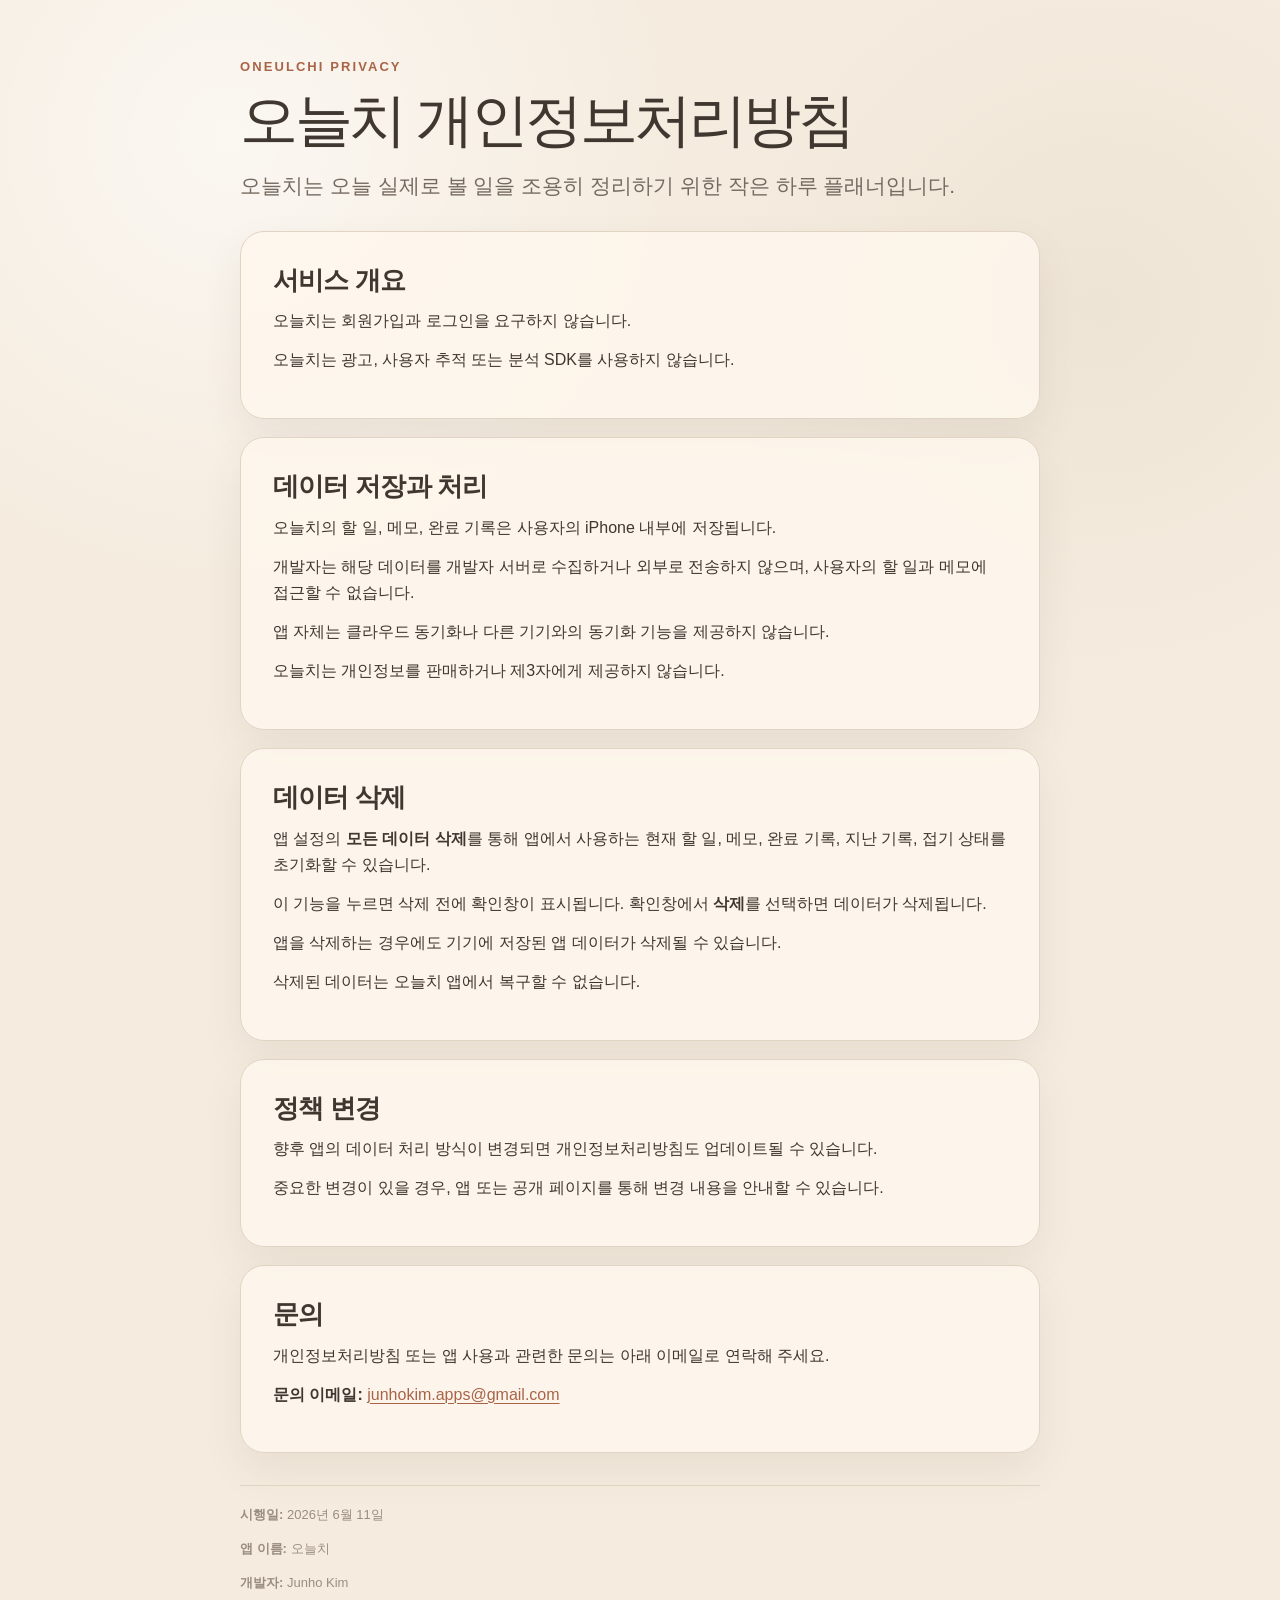
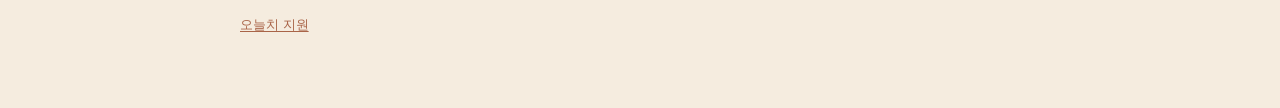
==== privacy.html @ 6e0b9b0f "Add files via upload" ====
<!doctype html>
<html lang="ko">
  <head>
    <meta charset="utf-8">
    <meta name="viewport" content="width=device-width, initial-scale=1">
    <title>오늘치 개인정보처리방침</title>
    <link rel="stylesheet" href="./style.css">
  </head>
  <body>
    <main class="page">
      <header class="hero">
        <p class="eyebrow">ONEULCHI PRIVACY</p>
        <h1>오늘치 개인정보처리방침</h1>
        <p class="lead">오늘치는 오늘 실제로 볼 일을 조용히 정리하기 위한 작은 하루 플래너입니다.</p>
      </header>

      <section class="card">
        <h2>서비스 개요</h2>
        <p>오늘치는 회원가입과 로그인을 요구하지 않습니다.</p>
        <p>오늘치는 광고, 사용자 추적 또는 분석 SDK를 사용하지 않습니다.</p>
      </section>

      <section class="card">
        <h2>데이터 저장과 처리</h2>
        <p>오늘치의 할 일, 메모, 완료 기록은 사용자의 iPhone 내부에 저장됩니다.</p>
        <p>개발자는 해당 데이터를 개발자 서버로 수집하거나 외부로 전송하지 않으며, 사용자의 할 일과 메모에 접근할 수 없습니다.</p>
        <p>앱 자체는 클라우드 동기화나 다른 기기와의 동기화 기능을 제공하지 않습니다.</p>
        <p>오늘치는 개인정보를 판매하거나 제3자에게 제공하지 않습니다.</p>
      </section>

      <section class="card">
        <h2>데이터 삭제</h2>
        <p>앱 설정의 <strong>모든 데이터 삭제</strong>를 통해 앱에서 사용하는 현재 할 일, 메모, 완료 기록, 지난 기록, 접기 상태를 초기화할 수 있습니다.</p>
        <p>이 기능을 누르면 삭제 전에 확인창이 표시됩니다. 확인창에서 <strong>삭제</strong>를 선택하면 데이터가 삭제됩니다.</p>
        <p>앱을 삭제하는 경우에도 기기에 저장된 앱 데이터가 삭제될 수 있습니다.</p>
        <p>삭제된 데이터는 오늘치 앱에서 복구할 수 없습니다.</p>
      </section>

      <section class="card">
        <h2>정책 변경</h2>
        <p>향후 앱의 데이터 처리 방식이 변경되면 개인정보처리방침도 업데이트될 수 있습니다.</p>
        <p>중요한 변경이 있을 경우, 앱 또는 공개 페이지를 통해 변경 내용을 안내할 수 있습니다.</p>
      </section>

      <section class="card">
        <h2>문의</h2>
        <p>개인정보처리방침 또는 앱 사용과 관련한 문의는 아래 이메일로 연락해 주세요.</p>
        <p><strong>문의 이메일:</strong> <a href="mailto:junhokim.apps@gmail.com">junhokim.apps@gmail.com</a></p>
      </section>

      <footer class="meta">
        <p><strong>시행일:</strong> 2026년 6월 11일</p>
        <p><strong>앱 이름:</strong> 오늘치</p>
        <p><strong>개발자:</strong> Junho Kim</p>
        <nav class="footer-links" aria-label="관련 링크">
          <a href="./support.html">오늘치 지원</a>
        </nav>
      </footer>
    </main>
  </body>
</html>
---- style.css ----
:root {
  color-scheme: light;
  --paper: #f5ecdf;
  --paper-soft: #fffaf2;
  --card: #fff8ee;
  --text: #3f3730;
  --muted: #756a60;
  --subtle: #9a8d80;
  --line: #e1d4c3;
  --accent: #a96448;
  --quick: #c78262;
  --work: #6f879a;
  --home: #7d9475;
}

* {
  box-sizing: border-box;
}

body {
  margin: 0;
  background:
    radial-gradient(circle at 18% 8%, rgba(255, 255, 255, 0.58), transparent 28rem),
    radial-gradient(circle at 86% 18%, rgba(224, 211, 193, 0.32), transparent 24rem),
    linear-gradient(135deg, rgba(255, 255, 255, 0.22) 0 1px, transparent 1px 5px),
    var(--paper);
  color: var(--text);
  font-family: -apple-system, BlinkMacSystemFont, "Apple SD Gothic Neo", "Helvetica Neue", Arial, sans-serif;
  line-height: 1.68;
  word-break: keep-all;
}

a {
  color: var(--accent);
  text-decoration-thickness: 1px;
  text-underline-offset: 0.18em;
}

.page {
  margin: 0 auto;
  max-width: 840px;
  padding: 56px 20px 72px;
}

.hero {
  margin-bottom: 28px;
}

.eyebrow {
  color: var(--accent);
  font-size: 13px;
  font-weight: 700;
  letter-spacing: 0.16em;
  margin: 0 0 10px;
  text-transform: uppercase;
}

h1 {
  font-size: clamp(34px, 8vw, 58px);
  font-weight: 500;
  letter-spacing: -0.06em;
  line-height: 1.1;
  margin: 0;
}

.lead {
  color: var(--muted);
  font-size: clamp(17px, 3.5vw, 21px);
  margin: 16px 0 0;
}

.card {
  background: rgba(255, 248, 238, 0.82);
  border: 1px solid var(--line);
  border-radius: 24px;
  box-shadow: 0 18px 42px rgba(82, 63, 45, 0.08);
  margin: 18px 0;
  padding: clamp(20px, 4vw, 32px);
}

h2 {
  font-size: clamp(20px, 4vw, 26px);
  font-weight: 600;
  letter-spacing: -0.03em;
  line-height: 1.25;
  margin: 0 0 12px;
}

h3 {
  font-size: 17px;
  font-weight: 700;
  margin: 24px 0 8px;
}

p {
  margin: 0 0 12px;
}

ul {
  margin: 10px 0 0;
  padding-left: 1.2rem;
}

li {
  margin: 7px 0;
}

.muted {
  color: var(--muted);
}

.note {
  border-left: 4px solid var(--line);
  color: var(--muted);
  margin-top: 18px;
  padding: 2px 0 2px 14px;
}

.category-list {
  display: grid;
  gap: 10px;
  margin-top: 14px;
}

.category {
  background: rgba(255, 252, 247, 0.64);
  border: 1px solid rgba(224, 212, 195, 0.72);
  border-radius: 16px;
  padding: 14px 16px;
}

.category strong {
  display: block;
  margin-bottom: 2px;
}

.quick {
  border-left: 5px solid var(--quick);
}

.work {
  border-left: 5px solid var(--work);
}

.home {
  border-left: 5px solid var(--home);
}

.meta {
  border-top: 1px solid var(--line);
  color: var(--subtle);
  font-size: 13px;
  margin-top: 32px;
  padding-top: 18px;
}

.footer-links {
  display: flex;
  flex-wrap: wrap;
  gap: 10px 18px;
  margin-top: 20px;
}

@media (max-width: 560px) {
  .page {
    padding: 36px 16px 56px;
  }

  .card {
    border-radius: 20px;
  }
}
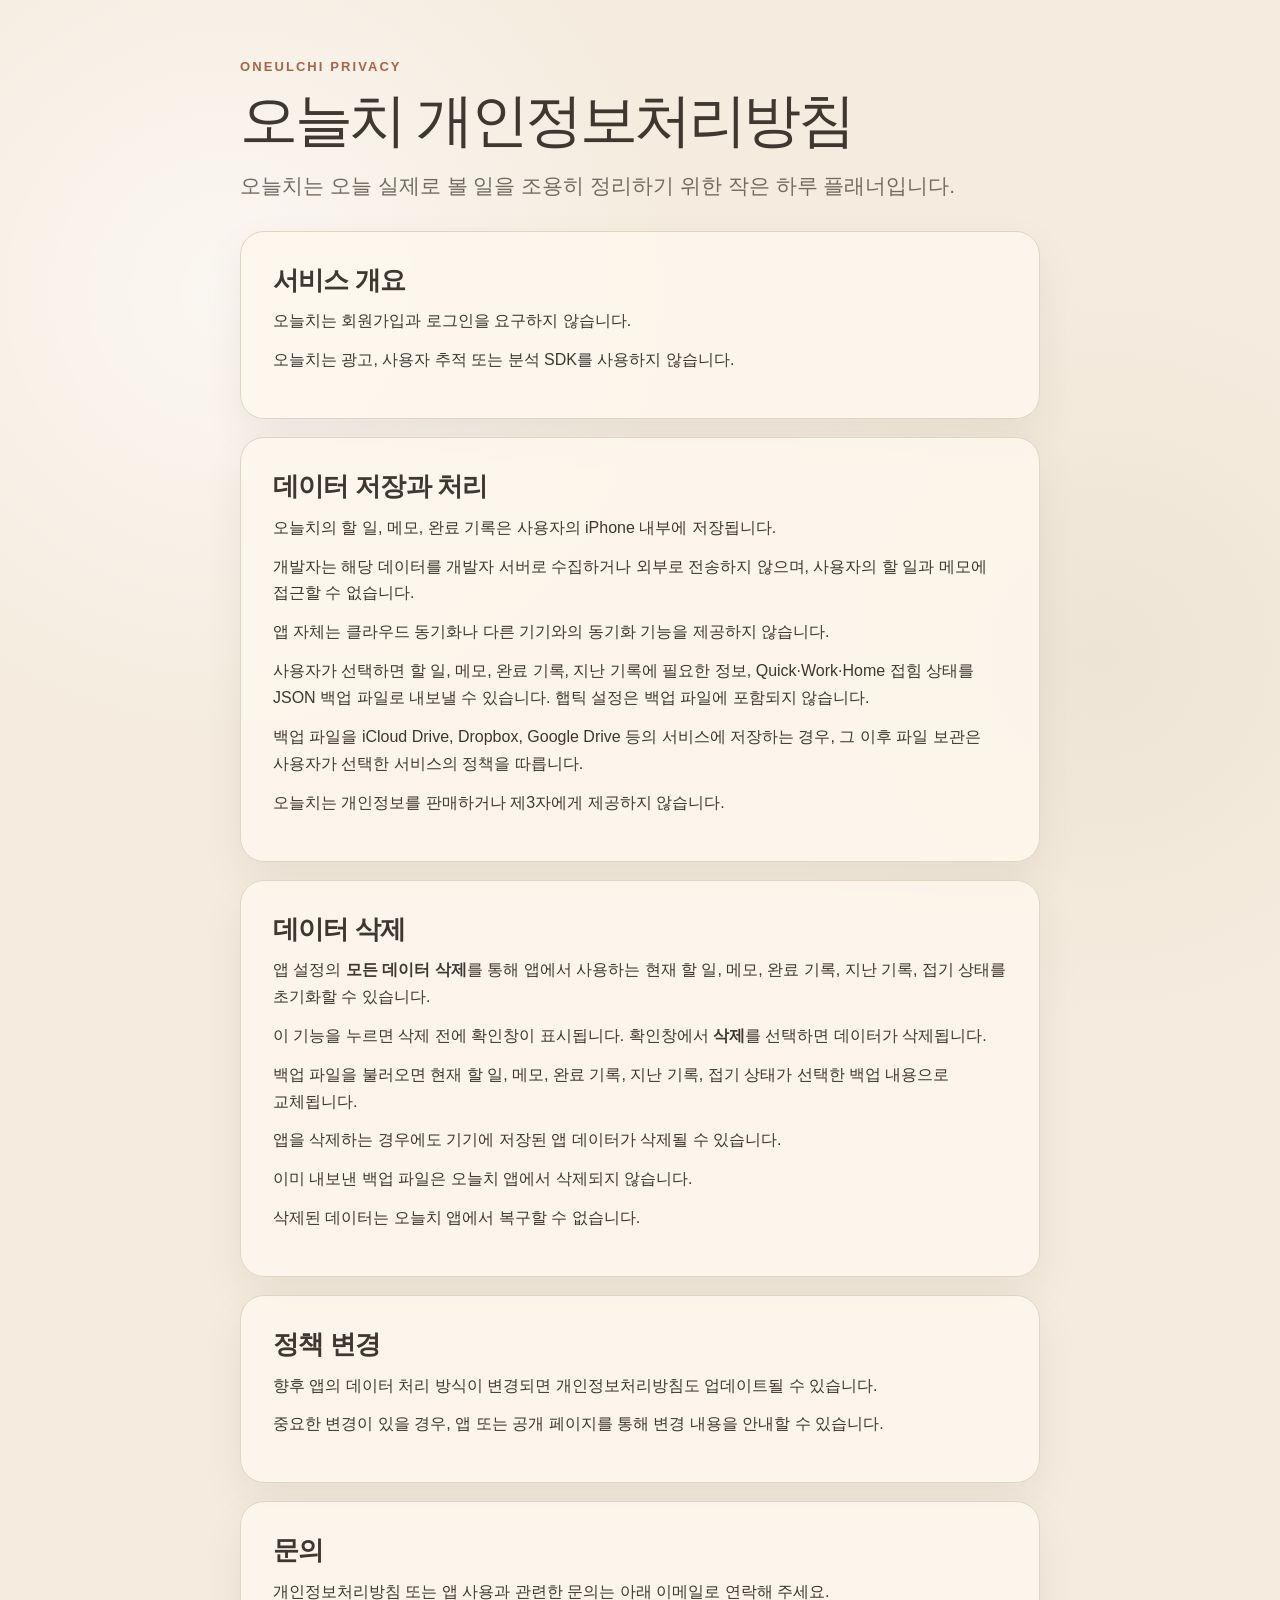
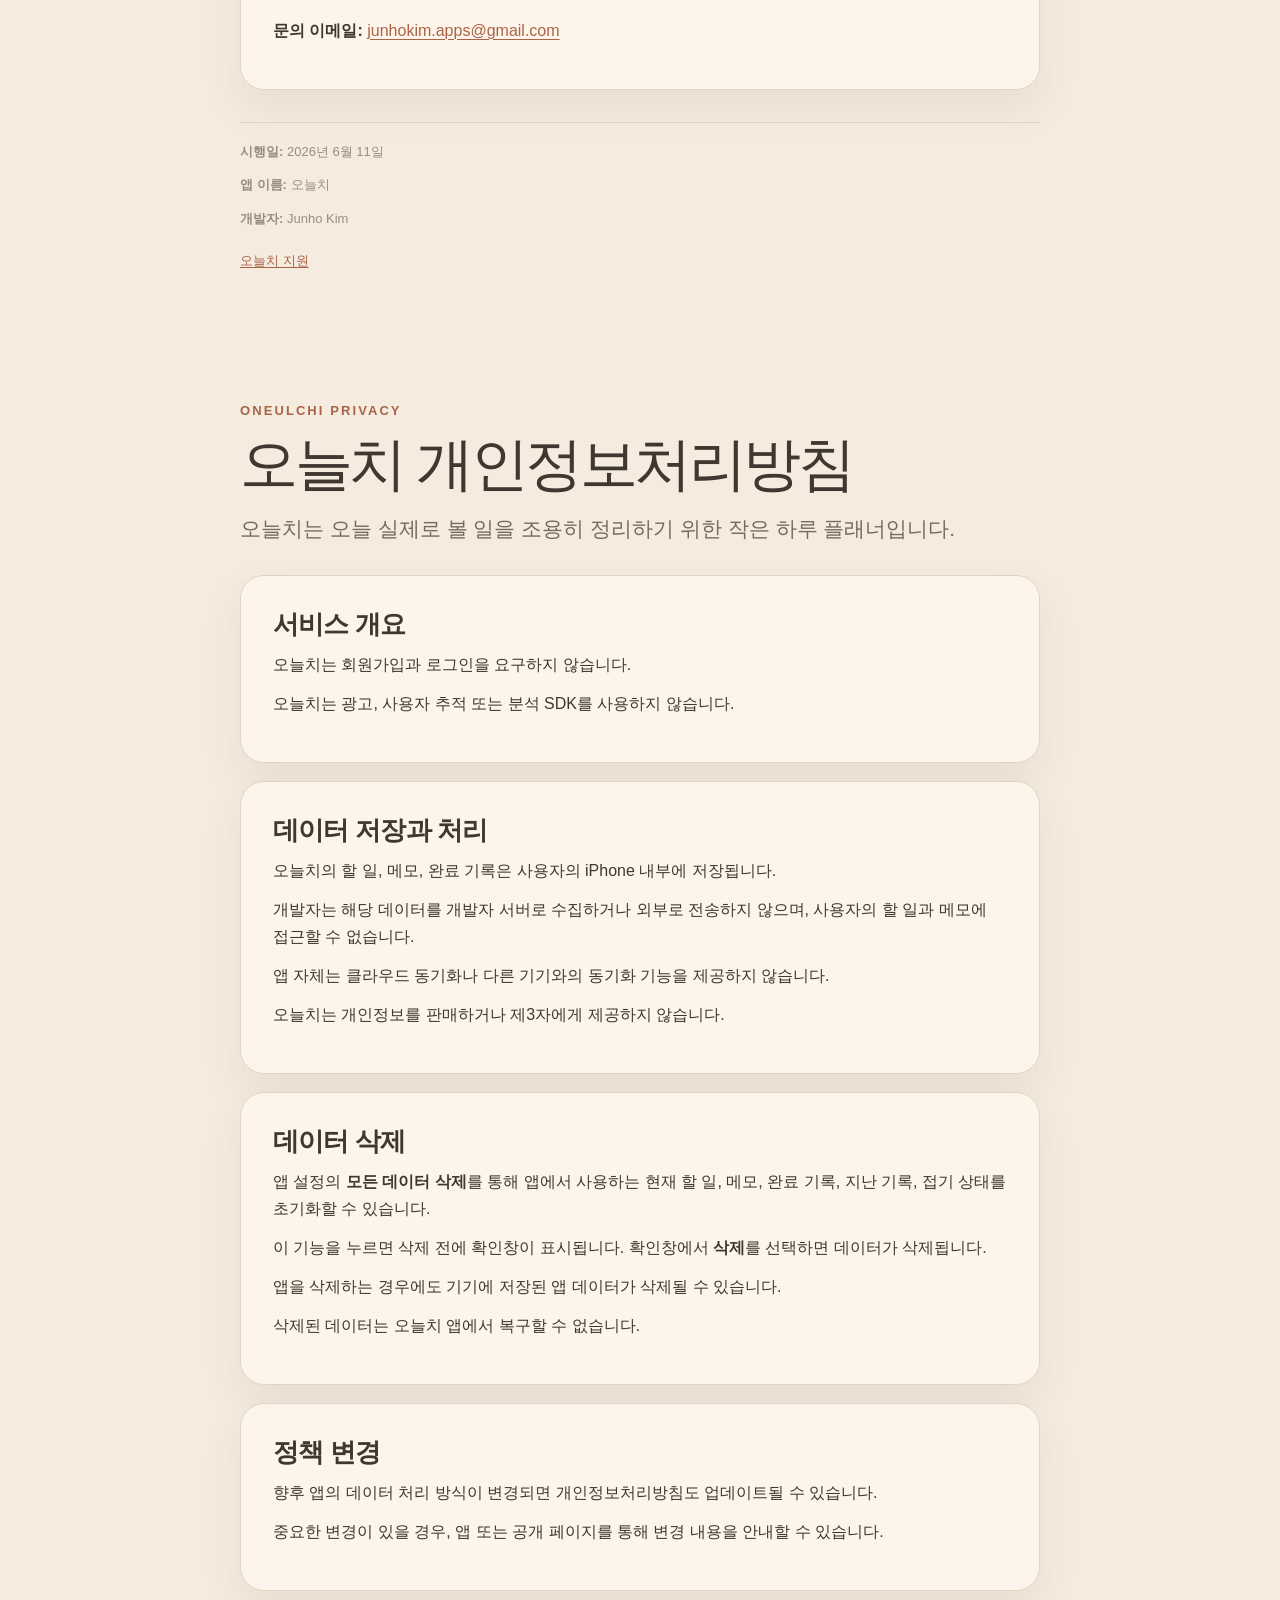
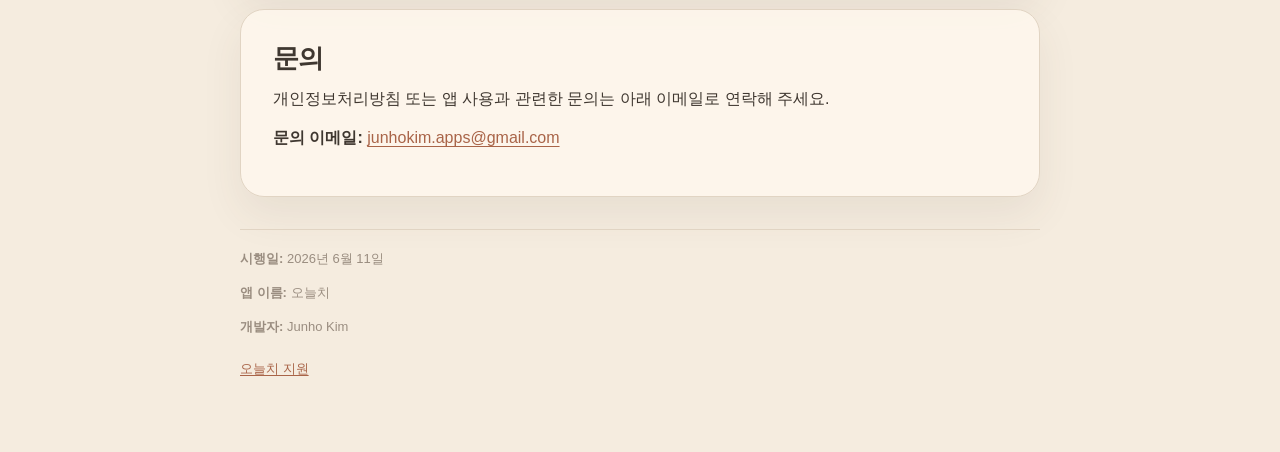
==== commit 9d18f734: "Update privacy and support pages for backup feature" ====
--- a/privacy.html
+++ b/privacy.html
@@ -1,3 +1,68 @@
+<!doctype html>
+<html lang="ko">
+  <head>
+    <meta charset="utf-8">
+    <meta name="viewport" content="width=device-width, initial-scale=1">
+    <title>오늘치 개인정보처리방침</title>
+    <link rel="stylesheet" href="./style.css">
+  </head>
+  <body>
+    <main class="page">
+      <header class="hero">
+        <p class="eyebrow">ONEULCHI PRIVACY</p>
+        <h1>오늘치 개인정보처리방침</h1>
+        <p class="lead">오늘치는 오늘 실제로 볼 일을 조용히 정리하기 위한 작은 하루 플래너입니다.</p>
+      </header>
+
+      <section class="card">
+        <h2>서비스 개요</h2>
+        <p>오늘치는 회원가입과 로그인을 요구하지 않습니다.</p>
+        <p>오늘치는 광고, 사용자 추적 또는 분석 SDK를 사용하지 않습니다.</p>
+      </section>
+
+      <section class="card">
+        <h2>데이터 저장과 처리</h2>
+        <p>오늘치의 할 일, 메모, 완료 기록은 사용자의 iPhone 내부에 저장됩니다.</p>
+        <p>개발자는 해당 데이터를 개발자 서버로 수집하거나 외부로 전송하지 않으며, 사용자의 할 일과 메모에 접근할 수 없습니다.</p>
+        <p>앱 자체는 클라우드 동기화나 다른 기기와의 동기화 기능을 제공하지 않습니다.</p>
+        <p>사용자가 선택하면 할 일, 메모, 완료 기록, 지난 기록에 필요한 정보, Quick·Work·Home 접힘 상태를 JSON 백업 파일로 내보낼 수 있습니다. 햅틱 설정은 백업 파일에 포함되지 않습니다.</p>
+        <p>백업 파일을 iCloud Drive, Dropbox, Google Drive 등의 서비스에 저장하는 경우, 그 이후 파일 보관은 사용자가 선택한 서비스의 정책을 따릅니다.</p>
+        <p>오늘치는 개인정보를 판매하거나 제3자에게 제공하지 않습니다.</p>
+      </section>
+
+      <section class="card">
+        <h2>데이터 삭제</h2>
+        <p>앱 설정의 <strong>모든 데이터 삭제</strong>를 통해 앱에서 사용하는 현재 할 일, 메모, 완료 기록, 지난 기록, 접기 상태를 초기화할 수 있습니다.</p>
+        <p>이 기능을 누르면 삭제 전에 확인창이 표시됩니다. 확인창에서 <strong>삭제</strong>를 선택하면 데이터가 삭제됩니다.</p>
+        <p>백업 파일을 불러오면 현재 할 일, 메모, 완료 기록, 지난 기록, 접기 상태가 선택한 백업 내용으로 교체됩니다.</p>
+        <p>앱을 삭제하는 경우에도 기기에 저장된 앱 데이터가 삭제될 수 있습니다.</p>
+        <p>이미 내보낸 백업 파일은 오늘치 앱에서 삭제되지 않습니다.</p>
+        <p>삭제된 데이터는 오늘치 앱에서 복구할 수 없습니다.</p>
+      </section>
+
+      <section class="card">
+        <h2>정책 변경</h2>
+        <p>향후 앱의 데이터 처리 방식이 변경되면 개인정보처리방침도 업데이트될 수 있습니다.</p>
+        <p>중요한 변경이 있을 경우, 앱 또는 공개 페이지를 통해 변경 내용을 안내할 수 있습니다.</p>
+      </section>
+
+      <section class="card">
+        <h2>문의</h2>
+        <p>개인정보처리방침 또는 앱 사용과 관련한 문의는 아래 이메일로 연락해 주세요.</p>
+        <p><strong>문의 이메일:</strong> <a href="mailto:junhokim.apps@gmail.com">junhokim.apps@gmail.com</a></p>
+      </section>
+
+      <footer class="meta">
+        <p><strong>시행일:</strong> 2026년 6월 11일</p>
+        <p><strong>앱 이름:</strong> 오늘치</p>
+        <p><strong>개발자:</strong> Junho Kim</p>
+        <nav class="footer-links" aria-label="관련 링크">
+          <a href="./support.html">오늘치 지원</a>
+        </nav>
+      </footer>
+    </main>
+  </body>
+</html>
 <!doctype html>
 <html lang="ko">
   <head>
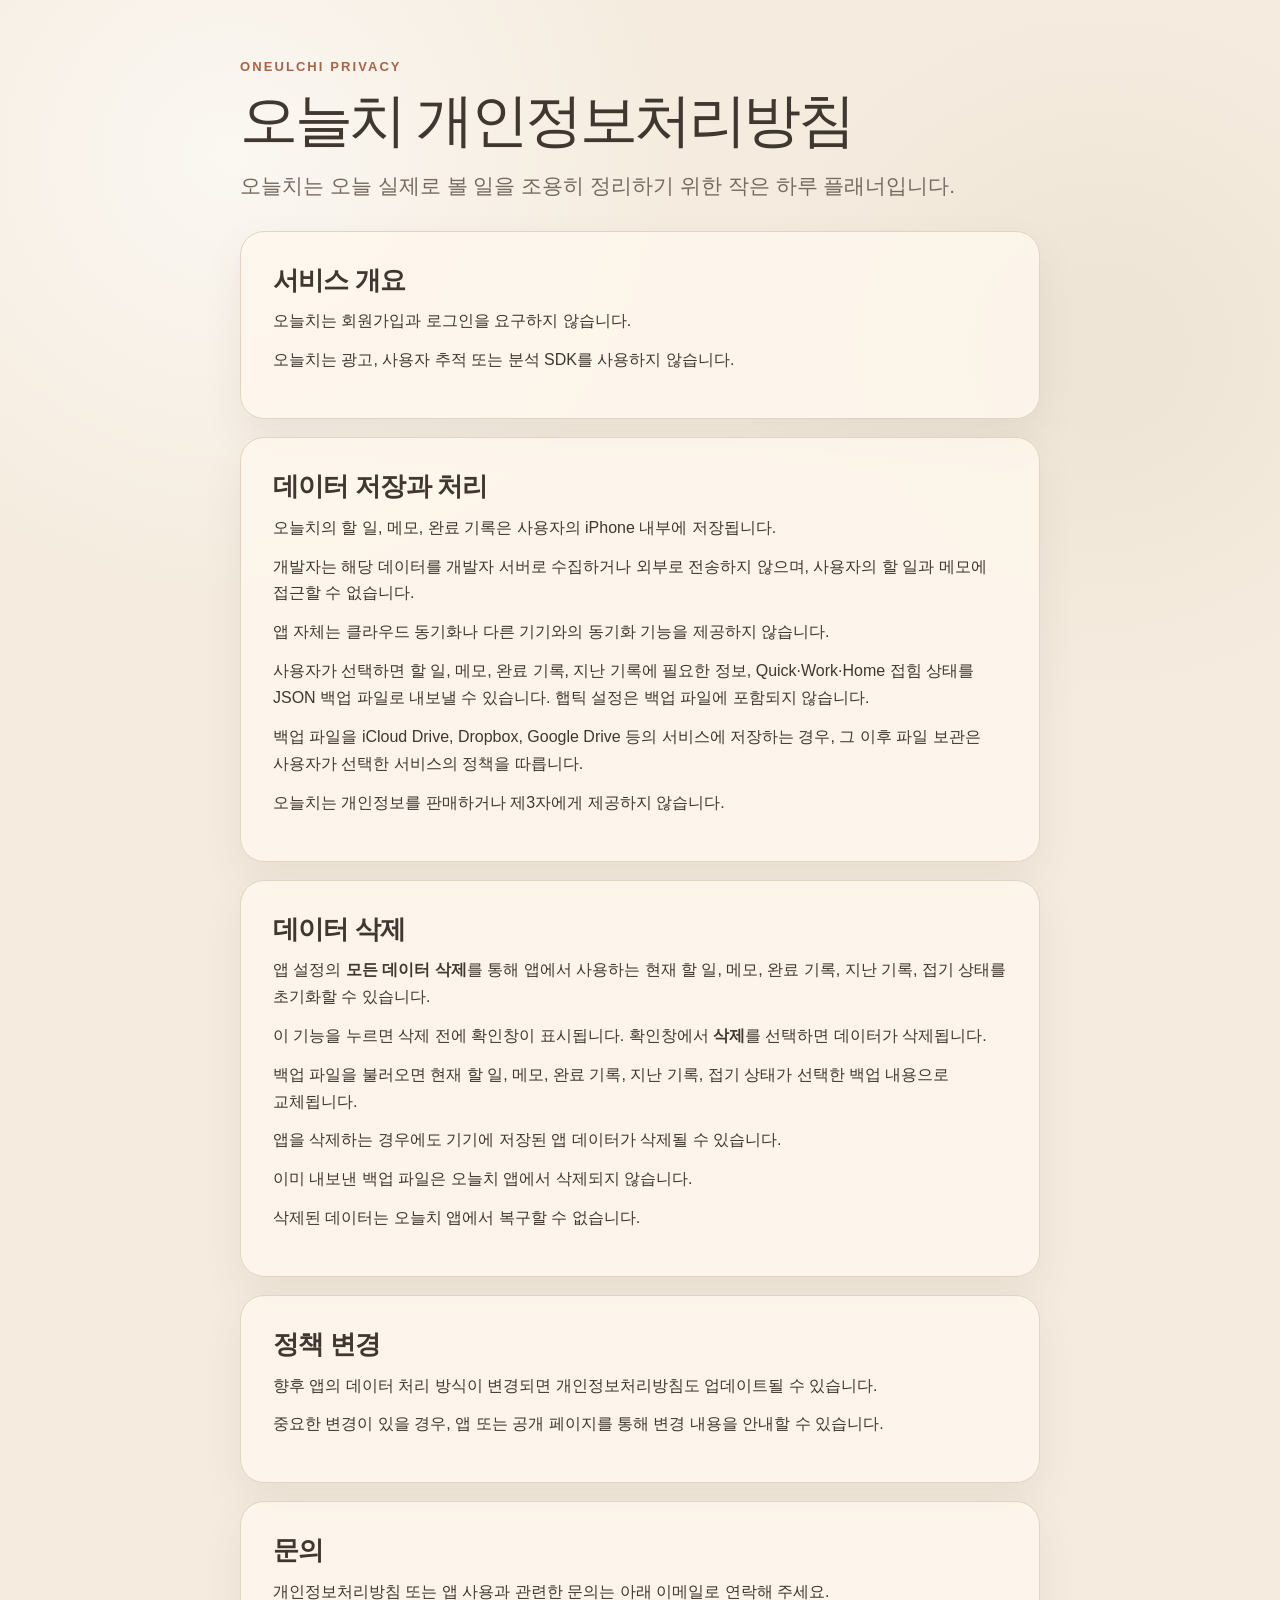
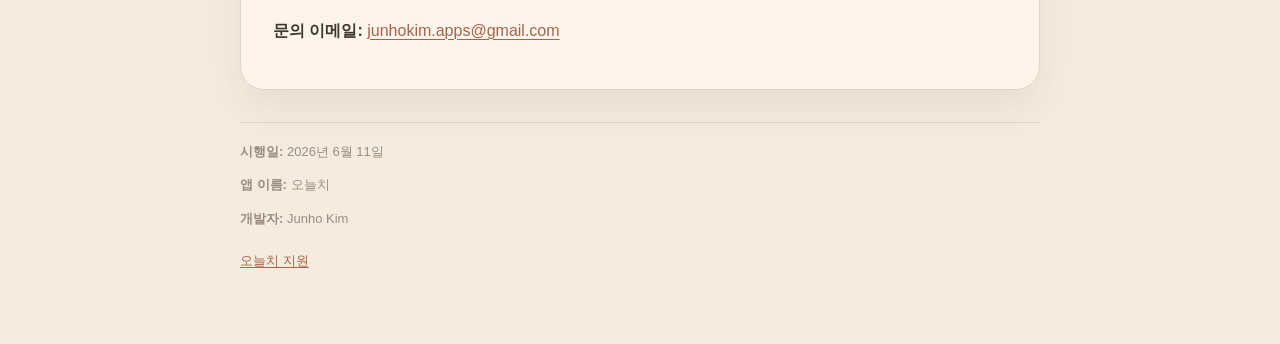
==== commit 81366893: "Update privacy and support pages for backup feature" ====
--- a/privacy.html
+++ b/privacy.html
@@ -63,64 +63,3 @@
     </main>
   </body>
 </html>
-<!doctype html>
-<html lang="ko">
-  <head>
-    <meta charset="utf-8">
-    <meta name="viewport" content="width=device-width, initial-scale=1">
-    <title>오늘치 개인정보처리방침</title>
-    <link rel="stylesheet" href="./style.css">
-  </head>
-  <body>
-    <main class="page">
-      <header class="hero">
-        <p class="eyebrow">ONEULCHI PRIVACY</p>
-        <h1>오늘치 개인정보처리방침</h1>
-        <p class="lead">오늘치는 오늘 실제로 볼 일을 조용히 정리하기 위한 작은 하루 플래너입니다.</p>
-      </header>
-
-      <section class="card">
-        <h2>서비스 개요</h2>
-        <p>오늘치는 회원가입과 로그인을 요구하지 않습니다.</p>
-        <p>오늘치는 광고, 사용자 추적 또는 분석 SDK를 사용하지 않습니다.</p>
-      </section>
-
-      <section class="card">
-        <h2>데이터 저장과 처리</h2>
-        <p>오늘치의 할 일, 메모, 완료 기록은 사용자의 iPhone 내부에 저장됩니다.</p>
-        <p>개발자는 해당 데이터를 개발자 서버로 수집하거나 외부로 전송하지 않으며, 사용자의 할 일과 메모에 접근할 수 없습니다.</p>
-        <p>앱 자체는 클라우드 동기화나 다른 기기와의 동기화 기능을 제공하지 않습니다.</p>
-        <p>오늘치는 개인정보를 판매하거나 제3자에게 제공하지 않습니다.</p>
-      </section>
-
-      <section class="card">
-        <h2>데이터 삭제</h2>
-        <p>앱 설정의 <strong>모든 데이터 삭제</strong>를 통해 앱에서 사용하는 현재 할 일, 메모, 완료 기록, 지난 기록, 접기 상태를 초기화할 수 있습니다.</p>
-        <p>이 기능을 누르면 삭제 전에 확인창이 표시됩니다. 확인창에서 <strong>삭제</strong>를 선택하면 데이터가 삭제됩니다.</p>
-        <p>앱을 삭제하는 경우에도 기기에 저장된 앱 데이터가 삭제될 수 있습니다.</p>
-        <p>삭제된 데이터는 오늘치 앱에서 복구할 수 없습니다.</p>
-      </section>
-
-      <section class="card">
-        <h2>정책 변경</h2>
-        <p>향후 앱의 데이터 처리 방식이 변경되면 개인정보처리방침도 업데이트될 수 있습니다.</p>
-        <p>중요한 변경이 있을 경우, 앱 또는 공개 페이지를 통해 변경 내용을 안내할 수 있습니다.</p>
-      </section>
-
-      <section class="card">
-        <h2>문의</h2>
-        <p>개인정보처리방침 또는 앱 사용과 관련한 문의는 아래 이메일로 연락해 주세요.</p>
-        <p><strong>문의 이메일:</strong> <a href="mailto:junhokim.apps@gmail.com">junhokim.apps@gmail.com</a></p>
-      </section>
-
-      <footer class="meta">
-        <p><strong>시행일:</strong> 2026년 6월 11일</p>
-        <p><strong>앱 이름:</strong> 오늘치</p>
-        <p><strong>개발자:</strong> Junho Kim</p>
-        <nav class="footer-links" aria-label="관련 링크">
-          <a href="./support.html">오늘치 지원</a>
-        </nav>
-      </footer>
-    </main>
-  </body>
-</html>
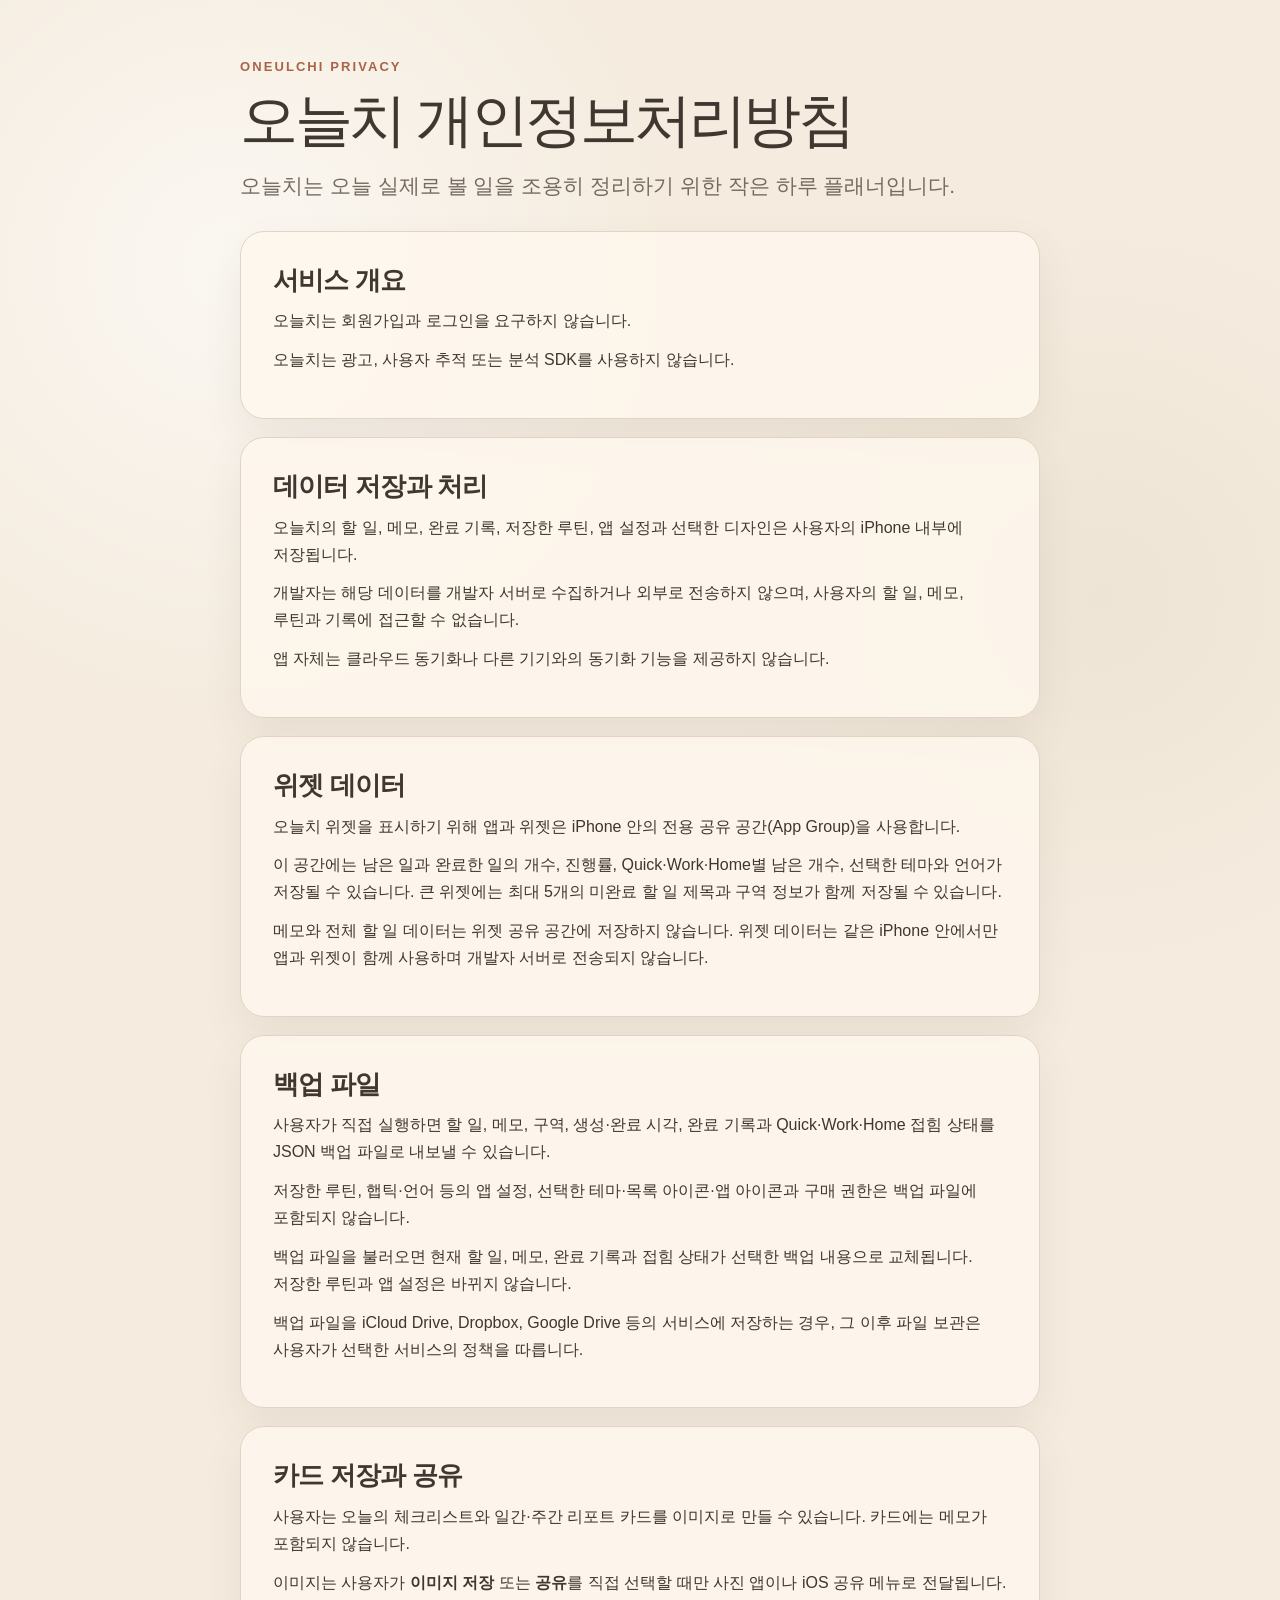
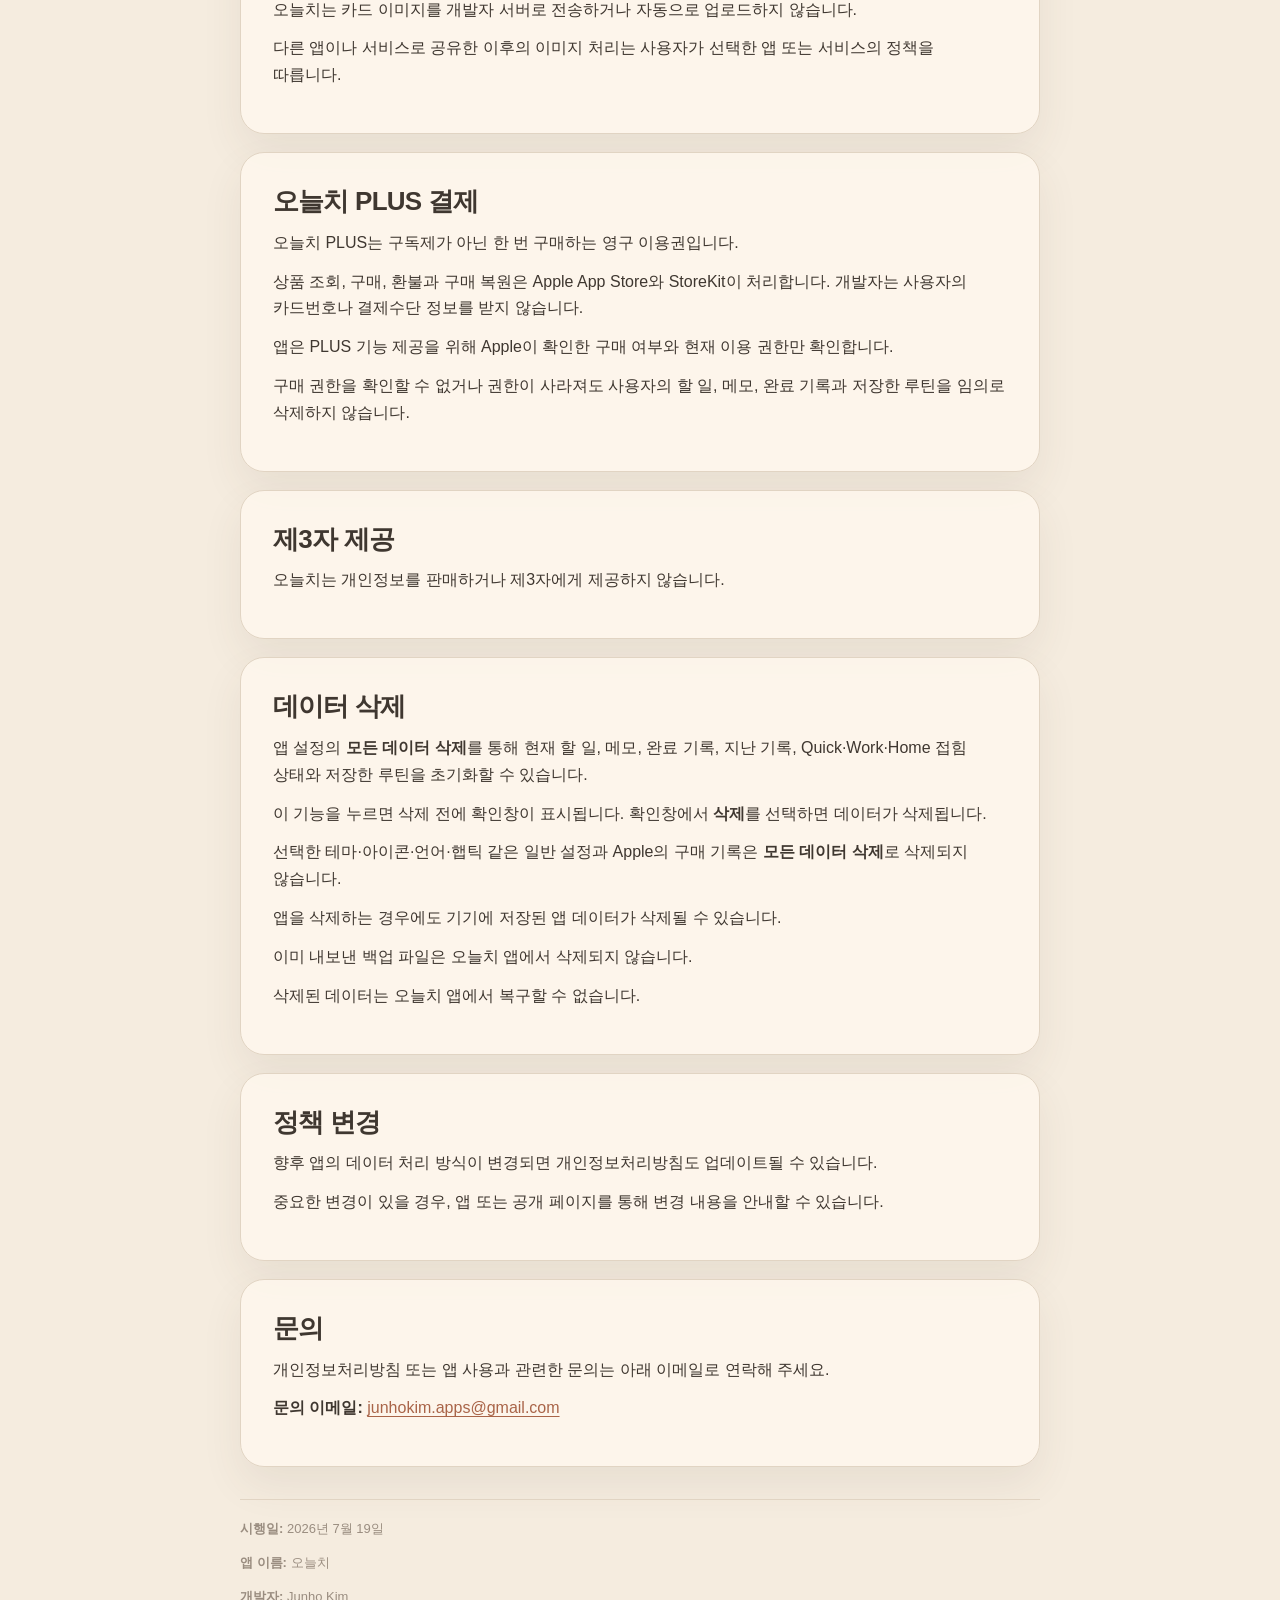
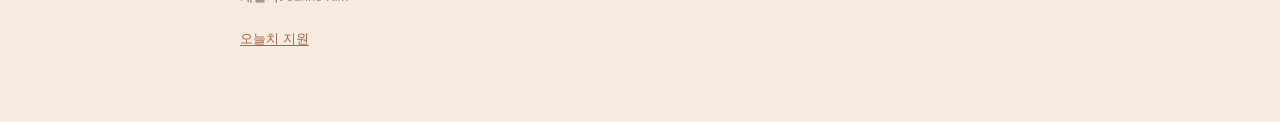
==== commit 125f8c99: "docs: update support pages for Oneulchi 2.0" ====
--- a/privacy.html
+++ b/privacy.html
@@ -22,19 +22,51 @@
 
       <section class="card">
         <h2>데이터 저장과 처리</h2>
-        <p>오늘치의 할 일, 메모, 완료 기록은 사용자의 iPhone 내부에 저장됩니다.</p>
-        <p>개발자는 해당 데이터를 개발자 서버로 수집하거나 외부로 전송하지 않으며, 사용자의 할 일과 메모에 접근할 수 없습니다.</p>
+        <p>오늘치의 할 일, 메모, 완료 기록, 저장한 루틴, 앱 설정과 선택한 디자인은 사용자의 iPhone 내부에 저장됩니다.</p>
+        <p>개발자는 해당 데이터를 개발자 서버로 수집하거나 외부로 전송하지 않으며, 사용자의 할 일, 메모, 루틴과 기록에 접근할 수 없습니다.</p>
         <p>앱 자체는 클라우드 동기화나 다른 기기와의 동기화 기능을 제공하지 않습니다.</p>
-        <p>사용자가 선택하면 할 일, 메모, 완료 기록, 지난 기록에 필요한 정보, Quick·Work·Home 접힘 상태를 JSON 백업 파일로 내보낼 수 있습니다. 햅틱 설정은 백업 파일에 포함되지 않습니다.</p>
+      </section>
+
+      <section class="card">
+        <h2>위젯 데이터</h2>
+        <p>오늘치 위젯을 표시하기 위해 앱과 위젯은 iPhone 안의 전용 공유 공간(App Group)을 사용합니다.</p>
+        <p>이 공간에는 남은 일과 완료한 일의 개수, 진행률, Quick·Work·Home별 남은 개수, 선택한 테마와 언어가 저장될 수 있습니다. 큰 위젯에는 최대 5개의 미완료 할 일 제목과 구역 정보가 함께 저장될 수 있습니다.</p>
+        <p>메모와 전체 할 일 데이터는 위젯 공유 공간에 저장하지 않습니다. 위젯 데이터는 같은 iPhone 안에서만 앱과 위젯이 함께 사용하며 개발자 서버로 전송되지 않습니다.</p>
+      </section>
+
+      <section class="card">
+        <h2>백업 파일</h2>
+        <p>사용자가 직접 실행하면 할 일, 메모, 구역, 생성·완료 시각, 완료 기록과 Quick·Work·Home 접힘 상태를 JSON 백업 파일로 내보낼 수 있습니다.</p>
+        <p>저장한 루틴, 햅틱·언어 등의 앱 설정, 선택한 테마·목록 아이콘·앱 아이콘과 구매 권한은 백업 파일에 포함되지 않습니다.</p>
+        <p>백업 파일을 불러오면 현재 할 일, 메모, 완료 기록과 접힘 상태가 선택한 백업 내용으로 교체됩니다. 저장한 루틴과 앱 설정은 바뀌지 않습니다.</p>
         <p>백업 파일을 iCloud Drive, Dropbox, Google Drive 등의 서비스에 저장하는 경우, 그 이후 파일 보관은 사용자가 선택한 서비스의 정책을 따릅니다.</p>
+      </section>
+
+      <section class="card">
+        <h2>카드 저장과 공유</h2>
+        <p>사용자는 오늘의 체크리스트와 일간·주간 리포트 카드를 이미지로 만들 수 있습니다. 카드에는 메모가 포함되지 않습니다.</p>
+        <p>이미지는 사용자가 <strong>이미지 저장</strong> 또는 <strong>공유</strong>를 직접 선택할 때만 사진 앱이나 iOS 공유 메뉴로 전달됩니다. 오늘치는 카드 이미지를 개발자 서버로 전송하거나 자동으로 업로드하지 않습니다.</p>
+        <p>다른 앱이나 서비스로 공유한 이후의 이미지 처리는 사용자가 선택한 앱 또는 서비스의 정책을 따릅니다.</p>
+      </section>
+
+      <section class="card">
+        <h2>오늘치 PLUS 결제</h2>
+        <p>오늘치 PLUS는 구독제가 아닌 한 번 구매하는 영구 이용권입니다.</p>
+        <p>상품 조회, 구매, 환불과 구매 복원은 Apple App Store와 StoreKit이 처리합니다. 개발자는 사용자의 카드번호나 결제수단 정보를 받지 않습니다.</p>
+        <p>앱은 PLUS 기능 제공을 위해 Apple이 확인한 구매 여부와 현재 이용 권한만 확인합니다.</p>
+        <p>구매 권한을 확인할 수 없거나 권한이 사라져도 사용자의 할 일, 메모, 완료 기록과 저장한 루틴을 임의로 삭제하지 않습니다.</p>
+      </section>
+
+      <section class="card">
+        <h2>제3자 제공</h2>
         <p>오늘치는 개인정보를 판매하거나 제3자에게 제공하지 않습니다.</p>
       </section>
 
       <section class="card">
         <h2>데이터 삭제</h2>
-        <p>앱 설정의 <strong>모든 데이터 삭제</strong>를 통해 앱에서 사용하는 현재 할 일, 메모, 완료 기록, 지난 기록, 접기 상태를 초기화할 수 있습니다.</p>
+        <p>앱 설정의 <strong>모든 데이터 삭제</strong>를 통해 현재 할 일, 메모, 완료 기록, 지난 기록, Quick·Work·Home 접힘 상태와 저장한 루틴을 초기화할 수 있습니다.</p>
         <p>이 기능을 누르면 삭제 전에 확인창이 표시됩니다. 확인창에서 <strong>삭제</strong>를 선택하면 데이터가 삭제됩니다.</p>
-        <p>백업 파일을 불러오면 현재 할 일, 메모, 완료 기록, 지난 기록, 접기 상태가 선택한 백업 내용으로 교체됩니다.</p>
+        <p>선택한 테마·아이콘·언어·햅틱 같은 일반 설정과 Apple의 구매 기록은 <strong>모든 데이터 삭제</strong>로 삭제되지 않습니다.</p>
         <p>앱을 삭제하는 경우에도 기기에 저장된 앱 데이터가 삭제될 수 있습니다.</p>
         <p>이미 내보낸 백업 파일은 오늘치 앱에서 삭제되지 않습니다.</p>
         <p>삭제된 데이터는 오늘치 앱에서 복구할 수 없습니다.</p>
@@ -53,7 +85,7 @@
       </section>
 
       <footer class="meta">
-        <p><strong>시행일:</strong> 2026년 6월 11일</p>
+        <p><strong>시행일:</strong> 2026년 7월 19일</p>
         <p><strong>앱 이름:</strong> 오늘치</p>
         <p><strong>개발자:</strong> Junho Kim</p>
         <nav class="footer-links" aria-label="관련 링크">
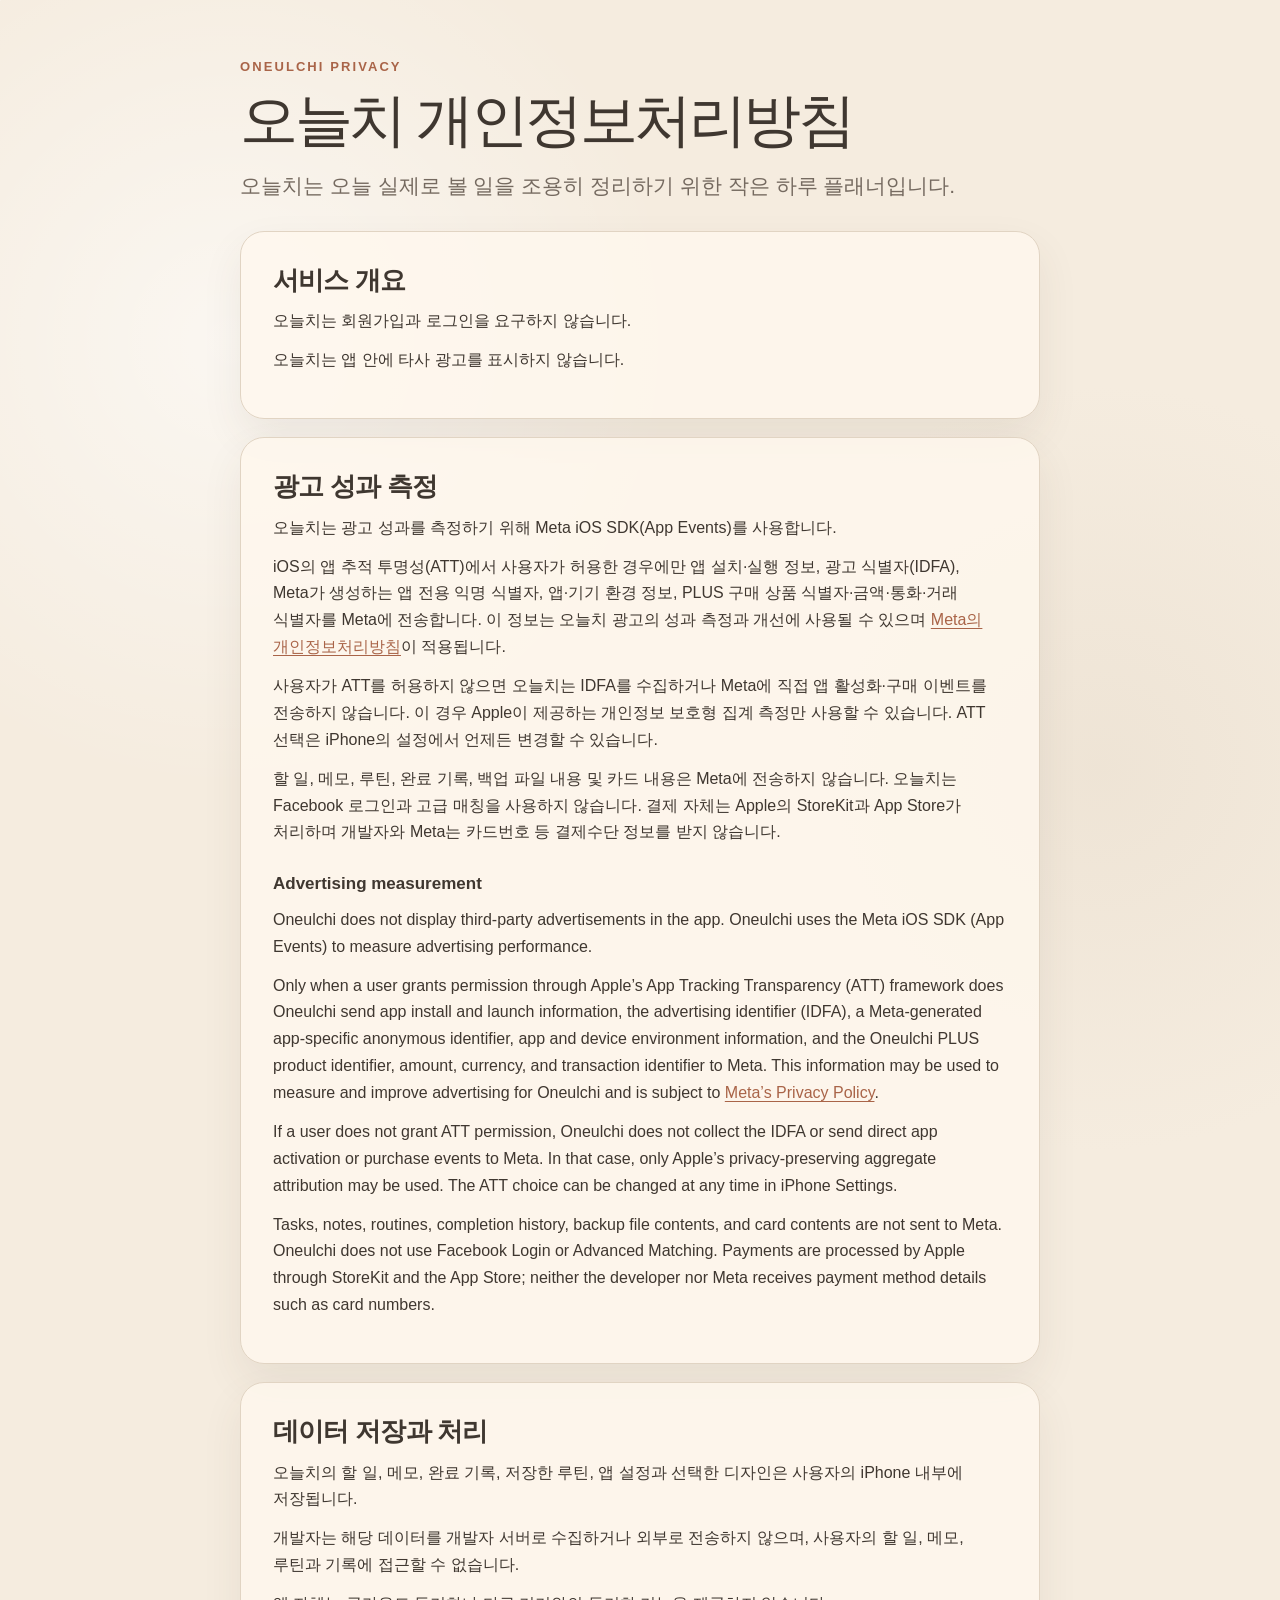
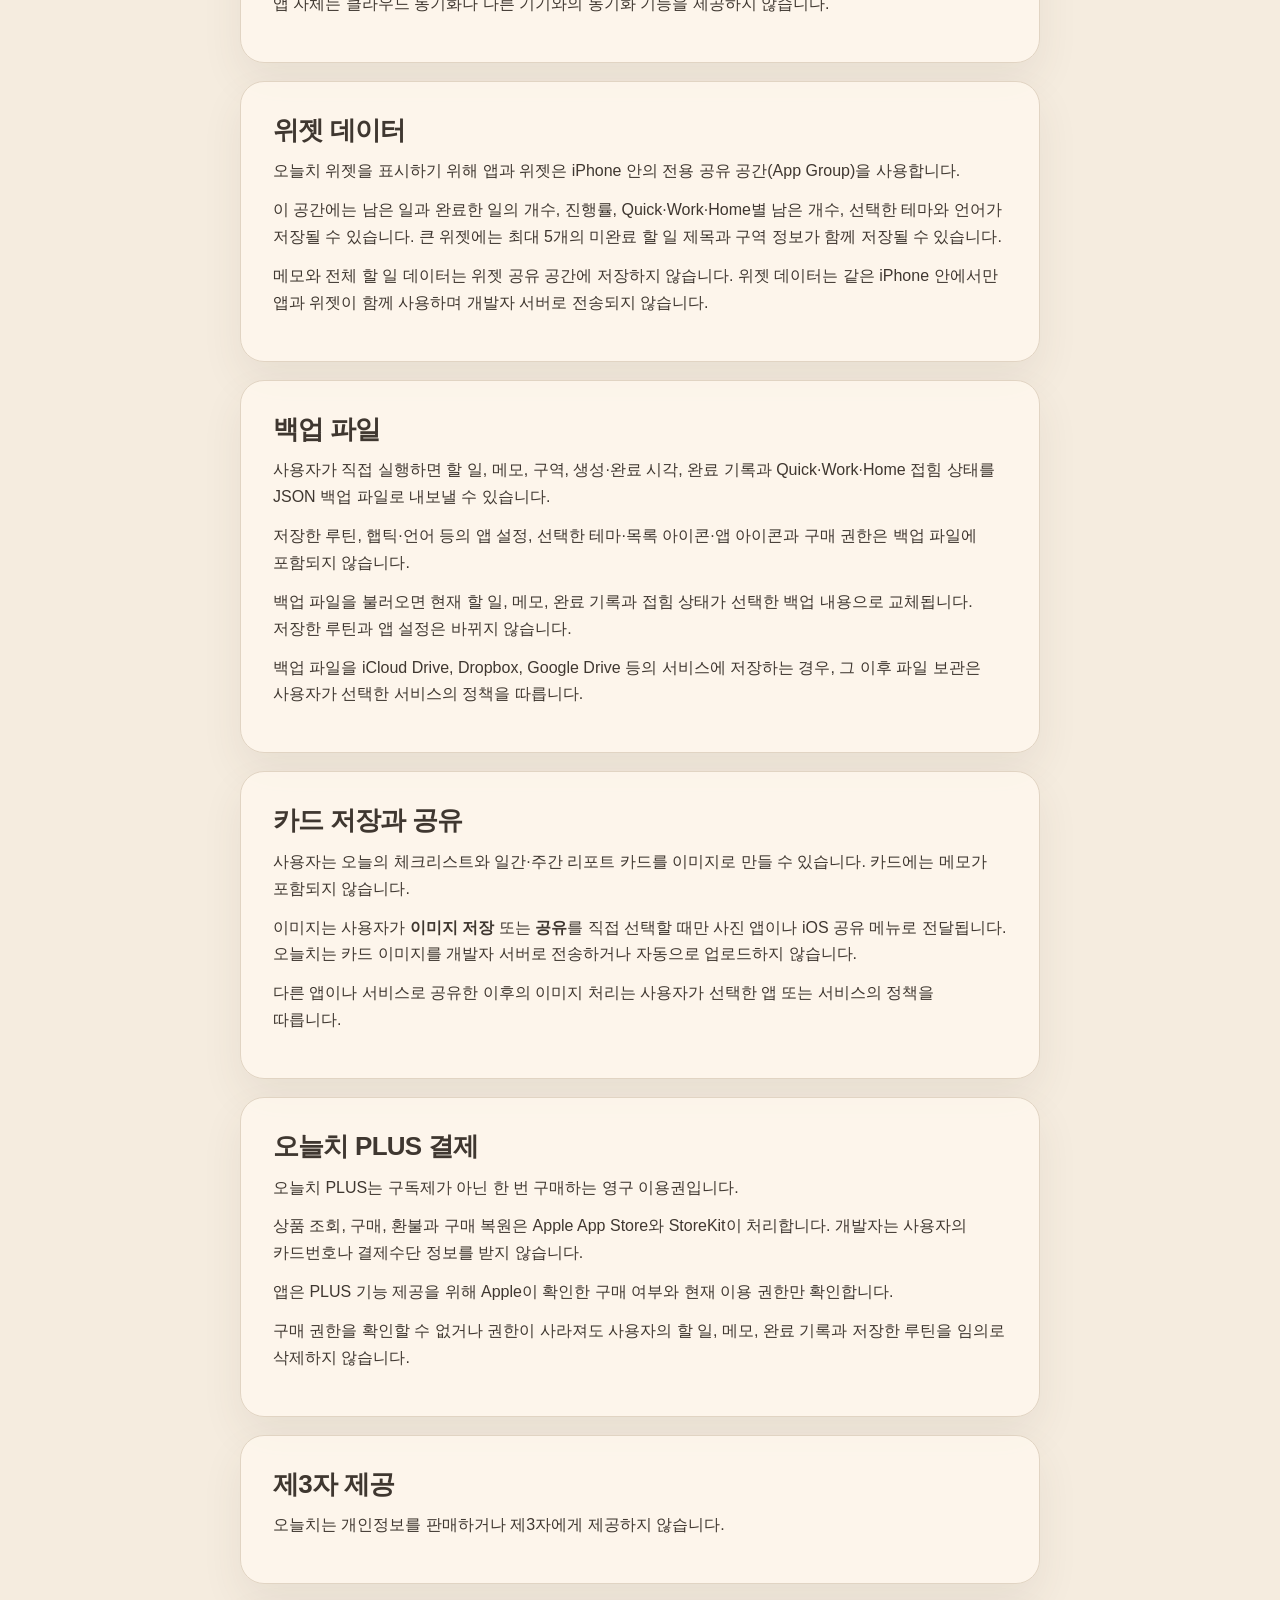
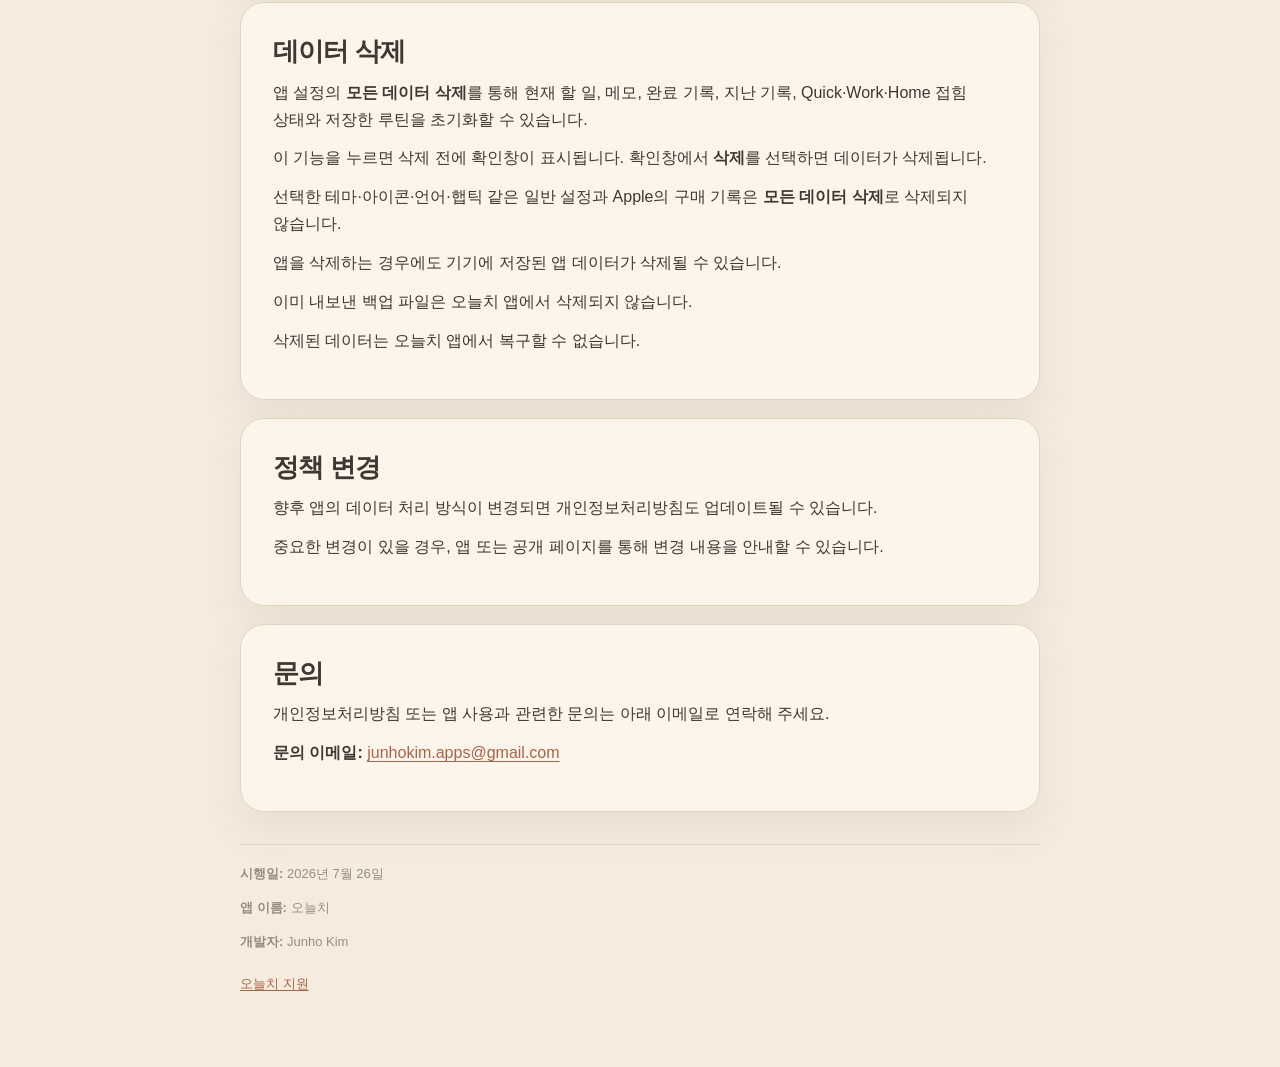
==== commit 98ad30e2: "docs: update privacy policy for Meta measurement" ====
--- a/privacy.html
+++ b/privacy.html
@@ -17,7 +17,23 @@
       <section class="card">
         <h2>서비스 개요</h2>
         <p>오늘치는 회원가입과 로그인을 요구하지 않습니다.</p>
-        <p>오늘치는 광고, 사용자 추적 또는 분석 SDK를 사용하지 않습니다.</p>
+        <p>오늘치는 앱 안에 타사 광고를 표시하지 않습니다.</p>
+      </section>
+
+      <section class="card">
+        <h2>광고 성과 측정</h2>
+        <p>오늘치는 광고 성과를 측정하기 위해 Meta iOS SDK(App Events)를 사용합니다.</p>
+        <p>iOS의 앱 추적 투명성(ATT)에서 사용자가 허용한 경우에만 앱 설치·실행 정보, 광고 식별자(IDFA), Meta가 생성하는 앱 전용 익명 식별자, 앱·기기 환경 정보, PLUS 구매 상품 식별자·금액·통화·거래 식별자를 Meta에 전송합니다. 이 정보는 오늘치 광고의 성과 측정과 개선에 사용될 수 있으며 <a href="https://www.facebook.com/privacy/policy/">Meta의 개인정보처리방침</a>이 적용됩니다.</p>
+        <p>사용자가 ATT를 허용하지 않으면 오늘치는 IDFA를 수집하거나 Meta에 직접 앱 활성화·구매 이벤트를 전송하지 않습니다. 이 경우 Apple이 제공하는 개인정보 보호형 집계 측정만 사용할 수 있습니다. ATT 선택은 iPhone의 설정에서 언제든 변경할 수 있습니다.</p>
+        <p>할 일, 메모, 루틴, 완료 기록, 백업 파일 내용 및 카드 내용은 Meta에 전송하지 않습니다. 오늘치는 Facebook 로그인과 고급 매칭을 사용하지 않습니다. 결제 자체는 Apple의 StoreKit과 App Store가 처리하며 개발자와 Meta는 카드번호 등 결제수단 정보를 받지 않습니다.</p>
+
+        <div lang="en">
+          <h3>Advertising measurement</h3>
+          <p>Oneulchi does not display third-party advertisements in the app. Oneulchi uses the Meta iOS SDK (App Events) to measure advertising performance.</p>
+          <p>Only when a user grants permission through Apple’s App Tracking Transparency (ATT) framework does Oneulchi send app install and launch information, the advertising identifier (IDFA), a Meta-generated app-specific anonymous identifier, app and device environment information, and the Oneulchi PLUS product identifier, amount, currency, and transaction identifier to Meta. This information may be used to measure and improve advertising for Oneulchi and is subject to <a href="https://www.facebook.com/privacy/policy/">Meta’s Privacy Policy</a>.</p>
+          <p>If a user does not grant ATT permission, Oneulchi does not collect the IDFA or send direct app activation or purchase events to Meta. In that case, only Apple’s privacy-preserving aggregate attribution may be used. The ATT choice can be changed at any time in iPhone Settings.</p>
+          <p>Tasks, notes, routines, completion history, backup file contents, and card contents are not sent to Meta. Oneulchi does not use Facebook Login or Advanced Matching. Payments are processed by Apple through StoreKit and the App Store; neither the developer nor Meta receives payment method details such as card numbers.</p>
+        </div>
       </section>
 
       <section class="card">
@@ -85,7 +101,7 @@
       </section>
 
       <footer class="meta">
-        <p><strong>시행일:</strong> 2026년 7월 19일</p>
+        <p><strong>시행일:</strong> 2026년 7월 26일</p>
         <p><strong>앱 이름:</strong> 오늘치</p>
         <p><strong>개발자:</strong> Junho Kim</p>
         <nav class="footer-links" aria-label="관련 링크">
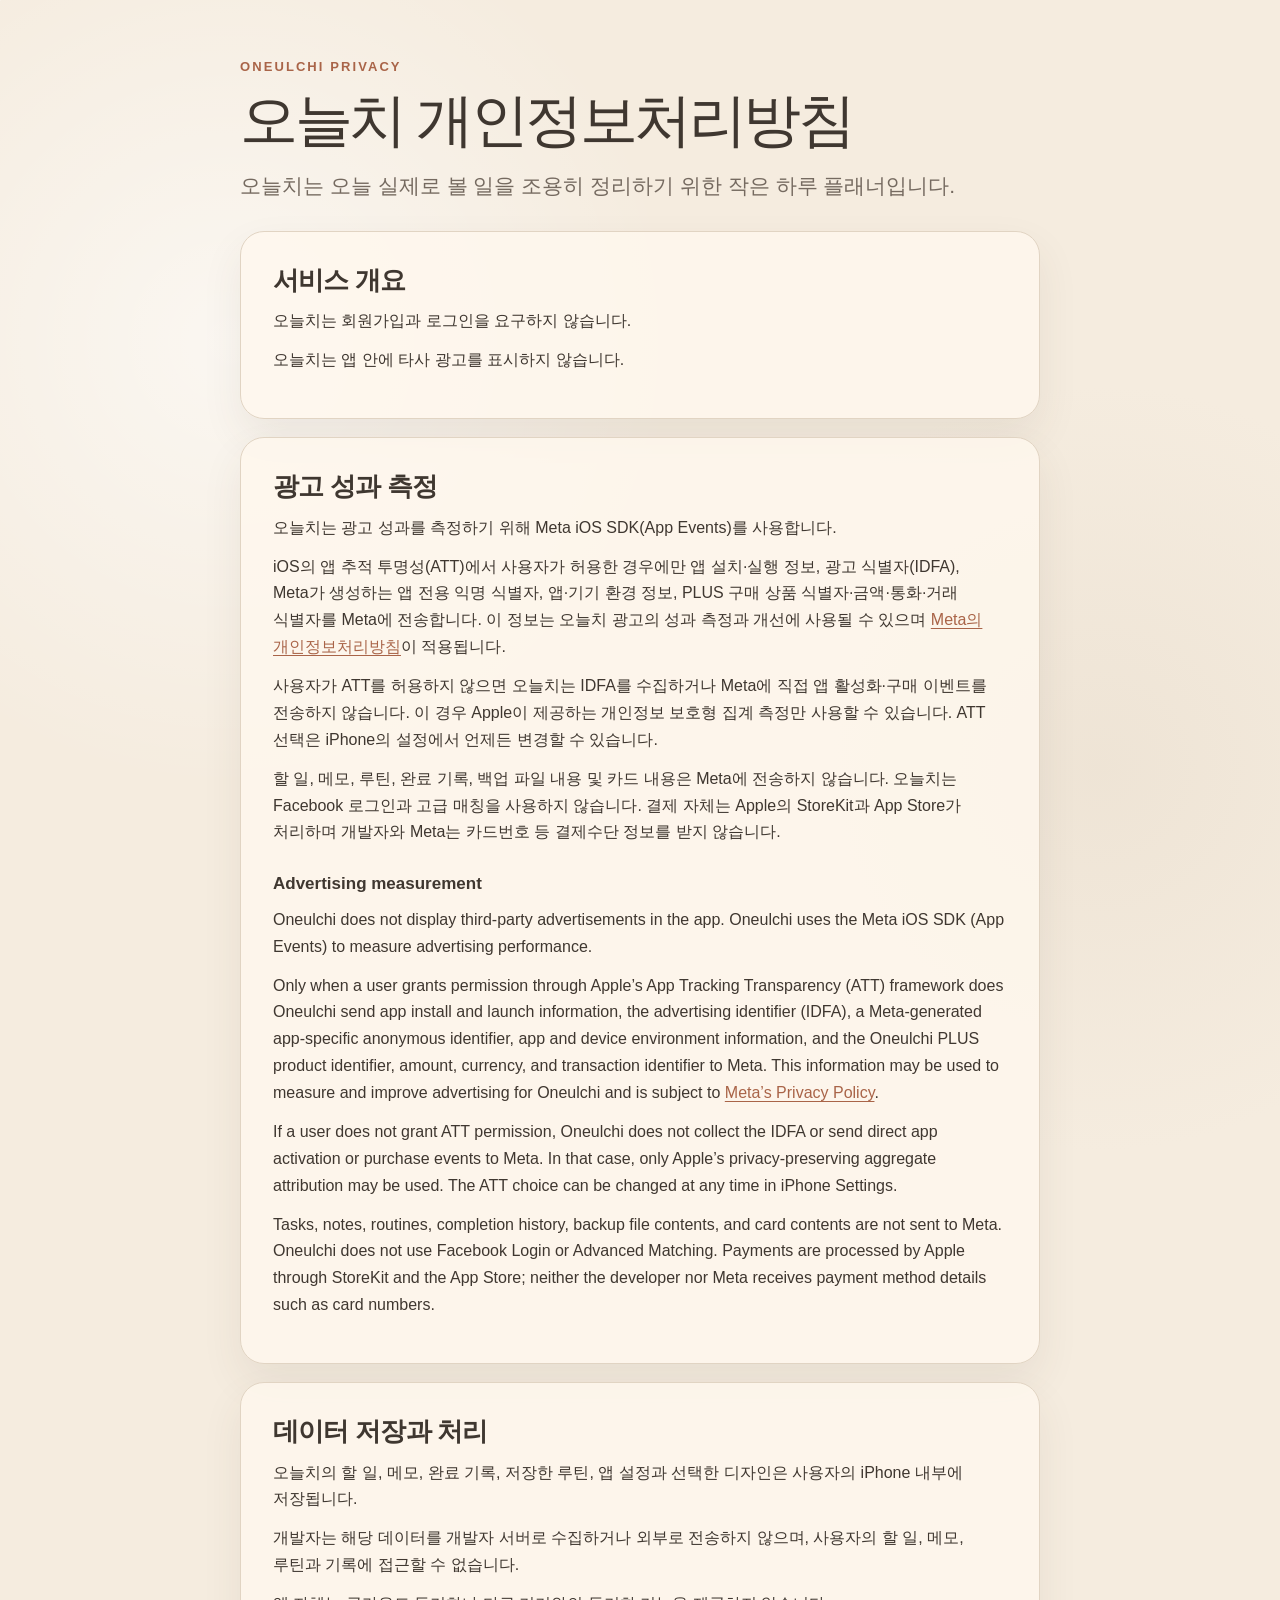
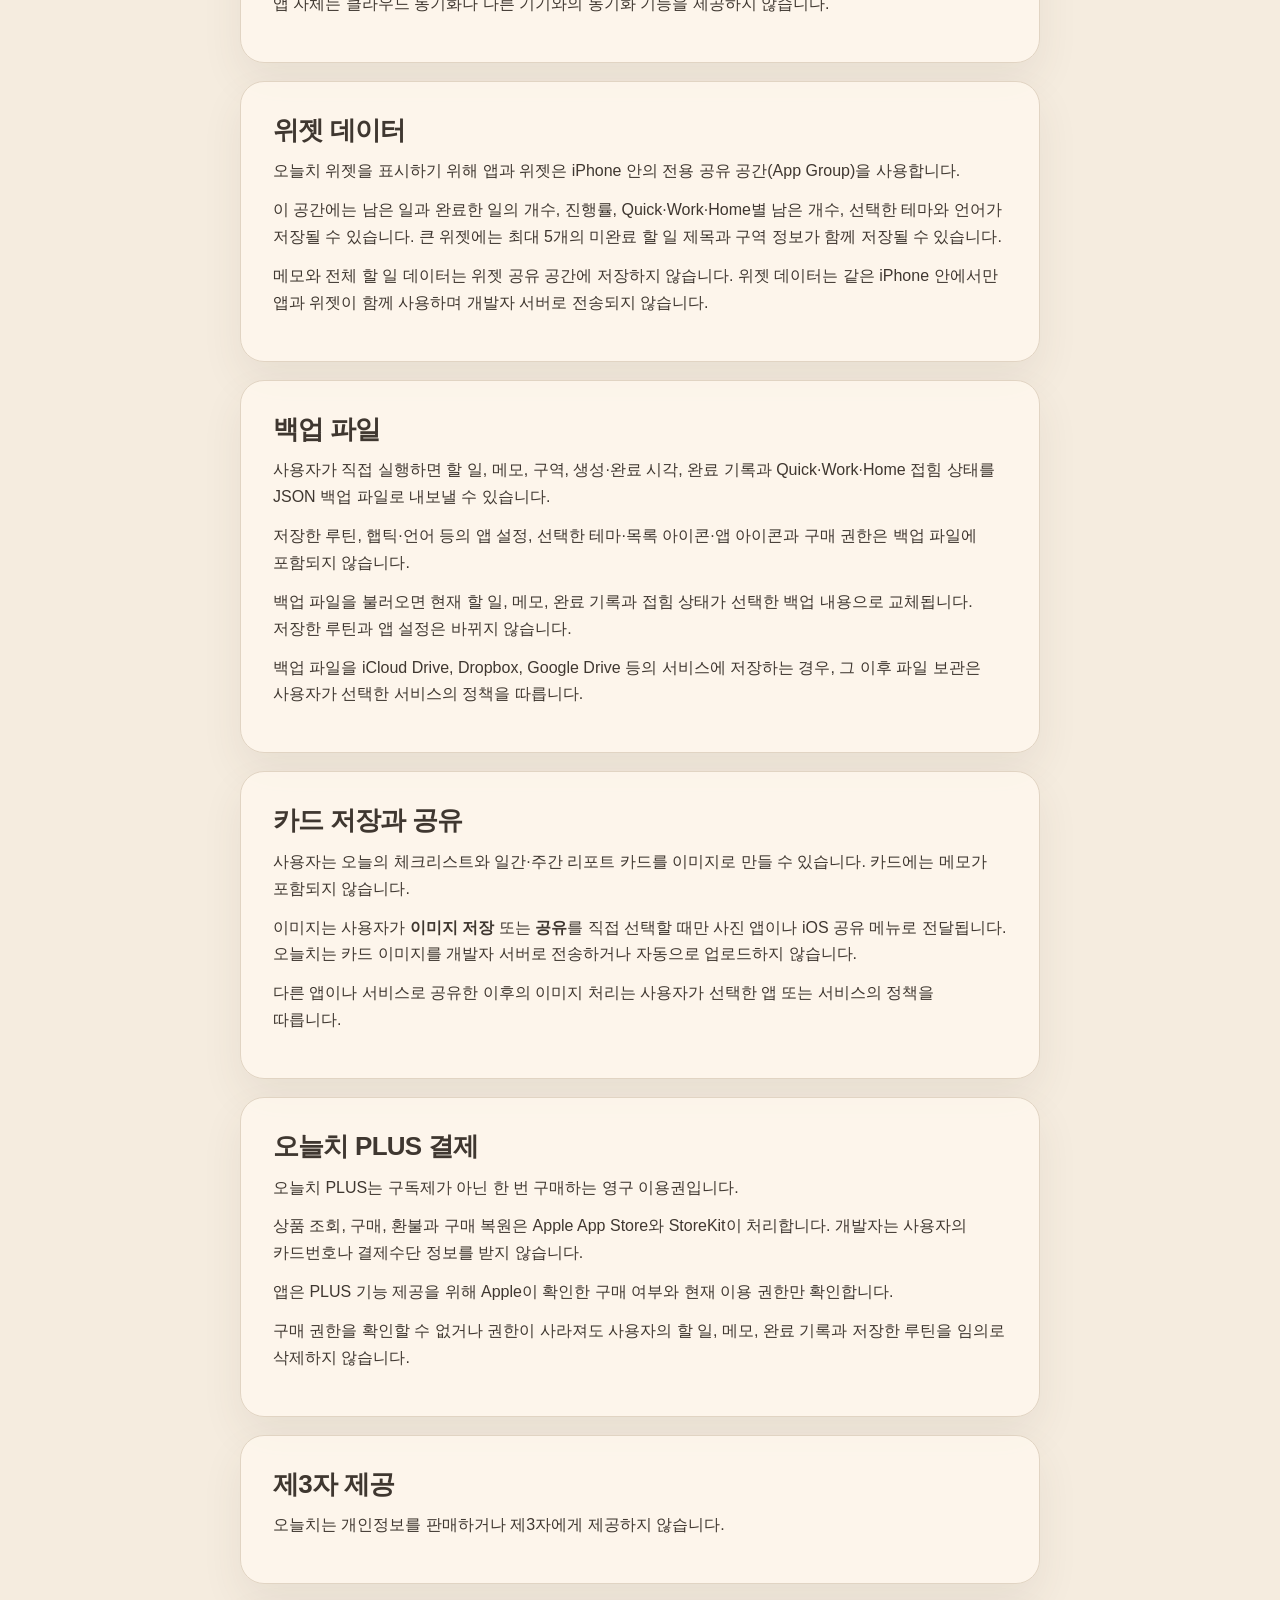
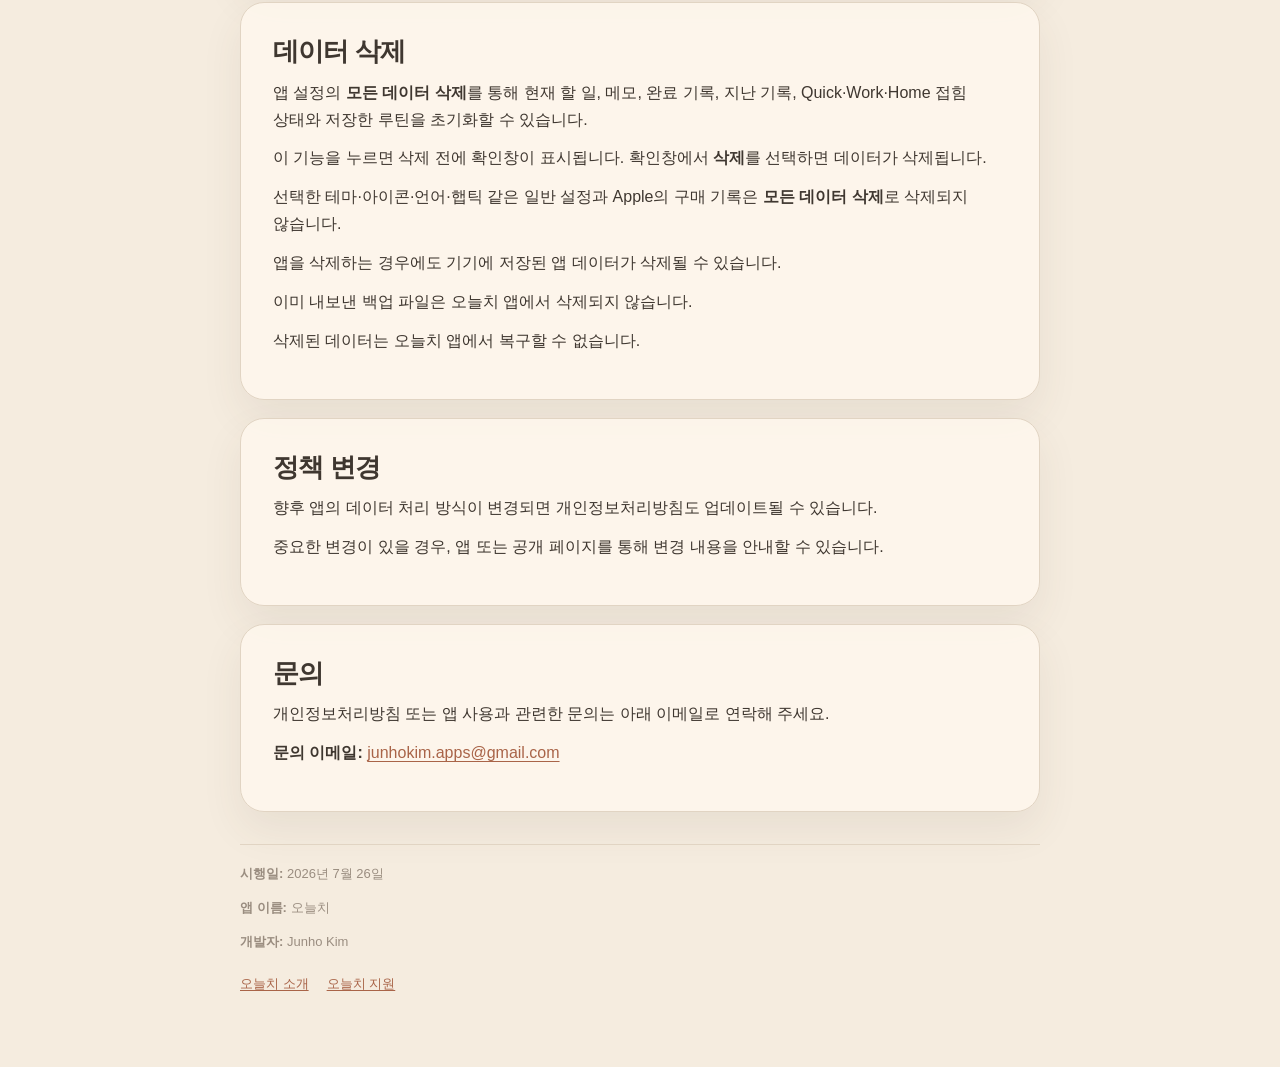
==== commit 7d3ae303: "docs: add official homepage and search metadata" ====
--- a/privacy.html
+++ b/privacy.html
@@ -3,7 +3,19 @@
   <head>
     <meta charset="utf-8">
     <meta name="viewport" content="width=device-width, initial-scale=1">
-    <title>오늘치 개인정보처리방침</title>
+    <title>오늘치 개인정보처리방침 | Oneulchi</title>
+    <meta name="description" content="오늘치 iOS 하루 플래너의 로컬 데이터 저장, 위젯, 백업, 카드 공유, PLUS 결제와 광고 성과 측정 방침입니다.">
+    <link rel="canonical" href="https://junhokimapps.github.io/oneulchi-support/privacy.html">
+    <link rel="icon" href="./icon.png" type="image/png">
+    <meta property="og:type" content="website">
+    <meta property="og:site_name" content="오늘치">
+    <meta property="og:locale" content="ko_KR">
+    <meta property="og:title" content="오늘치 개인정보처리방침">
+    <meta property="og:description" content="오늘치의 데이터 저장과 처리 방식을 확인하세요.">
+    <meta property="og:url" content="https://junhokimapps.github.io/oneulchi-support/privacy.html">
+    <meta property="og:image" content="https://junhokimapps.github.io/oneulchi-support/icon.png">
+    <meta property="og:image:alt" content="오늘치 앱 아이콘">
+    <meta name="twitter:card" content="summary">
     <link rel="stylesheet" href="./style.css">
   </head>
   <body>
@@ -105,6 +117,7 @@
         <p><strong>앱 이름:</strong> 오늘치</p>
         <p><strong>개발자:</strong> Junho Kim</p>
         <nav class="footer-links" aria-label="관련 링크">
+          <a href="./index.html">오늘치 소개</a>
           <a href="./support.html">오늘치 지원</a>
         </nav>
       </footer>
--- a/style.css
+++ b/style.css
@@ -36,6 +36,12 @@
   text-underline-offset: 0.18em;
 }
 
+.primary-link {
+  display: inline-block;
+  font-weight: 700;
+  margin-top: 8px;
+}
+
 .page {
   margin: 0 auto;
   max-width: 840px;
@@ -44,6 +50,21 @@
 
 .hero {
   margin-bottom: 28px;
+}
+
+.app-hero {
+  align-items: center;
+  display: flex;
+  gap: 22px;
+}
+
+.app-icon {
+  border: 1px solid var(--line);
+  border-radius: 22px;
+  box-shadow: 0 14px 32px rgba(82, 63, 45, 0.12);
+  flex: 0 0 auto;
+  height: 112px;
+  width: 112px;
 }
 
 .eyebrow {
@@ -169,4 +190,15 @@
   .card {
     border-radius: 20px;
   }
-}
+
+  .app-hero {
+    align-items: flex-start;
+    gap: 16px;
+  }
+
+  .app-icon {
+    border-radius: 17px;
+    height: 84px;
+    width: 84px;
+  }
+}
